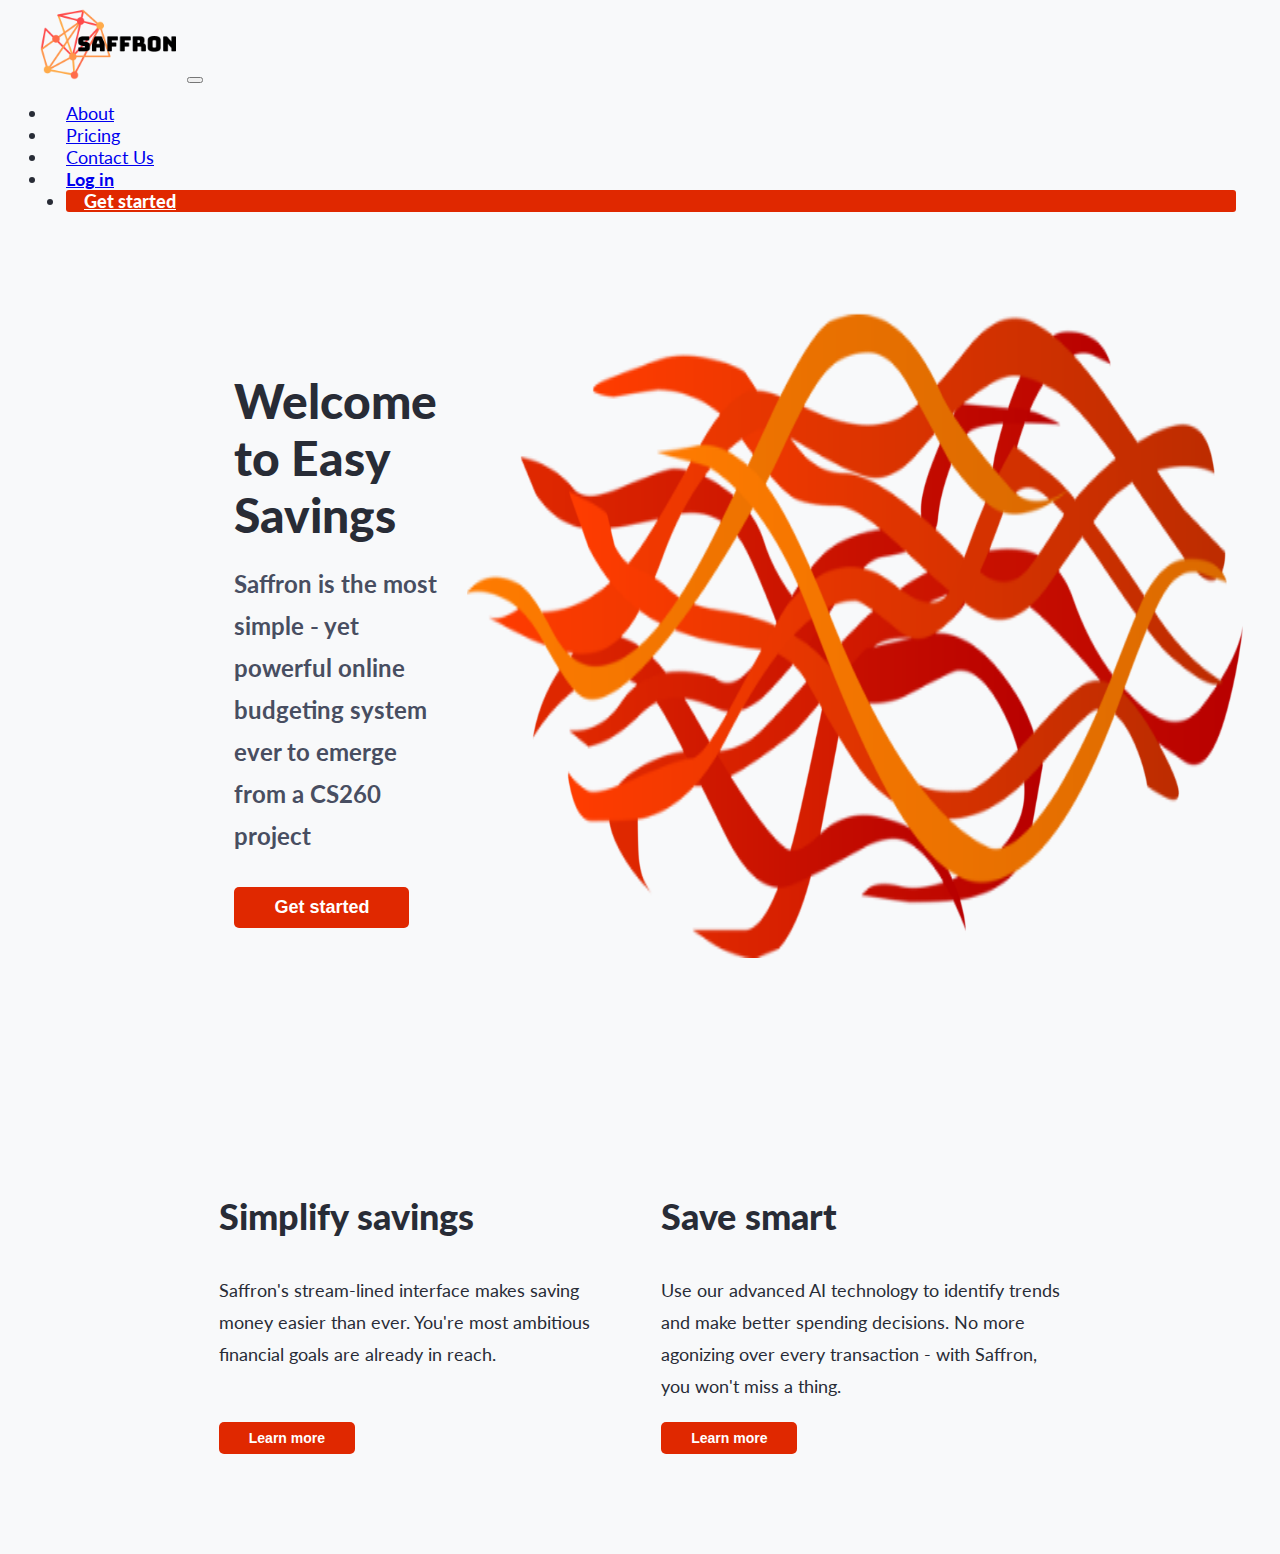
==== index.html @ 7dec975a "Initial commit" ====
<!DOCTYPE html>
<html>
	<head>
		<meta name='viewport' content='width=device-width, initial-scale=1.0, maximum-scale=1.0' />
		<link rel="stylesheet" href="https://stackpath.bootstrapcdn.com/bootstrap/4.1.3/css/bootstrap.min.css" integrity="sha384-MCw98/SFnGE8fJT3GXwEOngsV7Zt27NXFoaoApmYm81iuXoPkFOJwJ8ERdknLPMO" crossorigin="anonymous">
		<link href="https://fonts.googleapis.com/css?family=Lato:400,700,900&display=swap" rel="stylesheet">
  	<link rel="stylesheet" href="/css/styles.css" />
		<title>Saffron</title>
	</head>
	<body>
		<nav class="navbar navbar-expand-lg navbar-light bg-light">
			<a class="navbar-brand" href="#"><img src="images/logo.png" /></a>
			<button class="navbar-toggler" type="button" data-toggle="collapse" data-target="#navbarNav" aria-controls="navbarNav" aria-expanded="false" aria-label="Toggle navigation">
				<span class="navbar-toggler-icon"></span>
			</button>
			<div class="collapse navbar-collapse justify-content-end" id="navbarNav">
				<ul class="navbar-nav">
					<li class="nav-item">
						<a class="nav-link" href="#">About</a>
					</li>
					<li class="nav-item">
						<a class="nav-link" href="#">Pricing</a>
					</li>
					<li class="nav-item">
						<a class="nav-link" href="#">Contact Us</a>
					</li>
					<li class="nav-item">
						<a class="nav-link" href="#"><strong>Log in</strong></a>
					</li>
					<li class="nav-item signup">
						<a class="nav-link" href="#">Get started</a>
					</li>
				</ul>
			</div>
		</nav>
		<div class="main">
			<div class="header">
				<h1>Welcome to Easy Savings</h1>
				<h2>Saffron is the most simple - yet powerful online budgeting system ever to emerge from a CS260 project</h2>
				<button>Get started</button>
			</div>
			<img src="images/saffron-small.png" />
		</div>
		<div class="details">
			<div class="detail">
				<h3>Simplify savings</h3>
				<p>Saffron's stream-lined interface makes saving money easier than ever. You're most ambitious financial goals are already in reach.</p>
				<button>Learn more</button>
			</div>
			<div class="detail">
				<h3>Save smart</h3>
				<p>Use our advanced AI technology to identify trends and make better spending decisions. No more agonizing over every transaction - with Saffron, you won't miss a thing.</p>
				<button>Learn more</button>
			</div>
		</div>
		<script src="https://code.jquery.com/jquery-3.3.1.slim.min.js" integrity="sha384-q8i/X+965DzO0rT7abK41JStQIAqVgRVzpbzo5smXKp4YfRvH+8abtTE1Pi6jizo" crossorigin="anonymous"></script>
		<script src="https://cdnjs.cloudflare.com/ajax/libs/popper.js/1.14.3/umd/popper.min.js" integrity="sha384-ZMP7rVo3mIykV+2+9J3UJ46jBk0WLaUAdn689aCwoqbBJiSnjAK/l8WvCWPIPm49" crossorigin="anonymous"></script>
		<script src="https://stackpath.bootstrapcdn.com/bootstrap/4.1.3/js/bootstrap.min.js" integrity="sha384-ChfqqxuZUCnJSK3+MXmPNIyE6ZbWh2IMqE241rYiqJxyMiZ6OW/JmZQ5stwEULTy" crossorigin="anonymous"></script>
	</body>
</html>
---- css/styles.css ----
* {
	box-sizing: border-box;
}

body {
	font-family: 'Lato', sans-serif;
	font-weight: 400;
	background-color: #f8f9fa;
	color: #282C36;
}

nav {
	font-size: 18px;
}

.navbar-brand {
	padding-left: 30px;
}

.nav-item {
	padding: 0px 18px;
}

.signup {
	background-color: #e02800;
	border-radius: 3px;
	font-weight: 900;
	margin-right: 36px;
	margin-left: 18px;
}

.signup a {
	color: white !important;
	width: 100%;
}

.main {
	display: flex;
	justify-content: space-between;
	align-content: center;
	width: 80%;
	margin: 100px auto;
}

.header {
	margin: 30px 30px 30px 100px;
	width: 530px;
}

.header h1 {
	font-size: 48px;
	font-weight: 900;
	margin: 30px 0px 20px 0px;
}

.header h2 {
	font-size: 24px;
	line-height: 42px;
	margin-bottom: 30px;
	color: #484e61;
}

.header button {
	background-color: #e02800;
	color: white;
	font-weight: 900;
	font-size: 18px;
	border: 0px;
	border-radius: 5px;
	padding: 10px 40px;
}

.details {
	display: flex;
	justify-content: space-around;
	width: 70%;
	margin: 0 auto;
	padding-top: 100px;
	margin-bottom: 100px;
}

.detail {
	width: 400px;
}

.detail h3 {
	font-size: 36px;
	font-weight: 900;
}

.detail p {
	font-size: 18px;
	line-height: 32px;
	height: 130px;
}

.detail button {
	background-color: #e02800;
	color: white;
	font-weight: 900;
	font-size: 14px;
	border: 0px;
	border-radius: 5px;
	padding: 8px 30px;
}
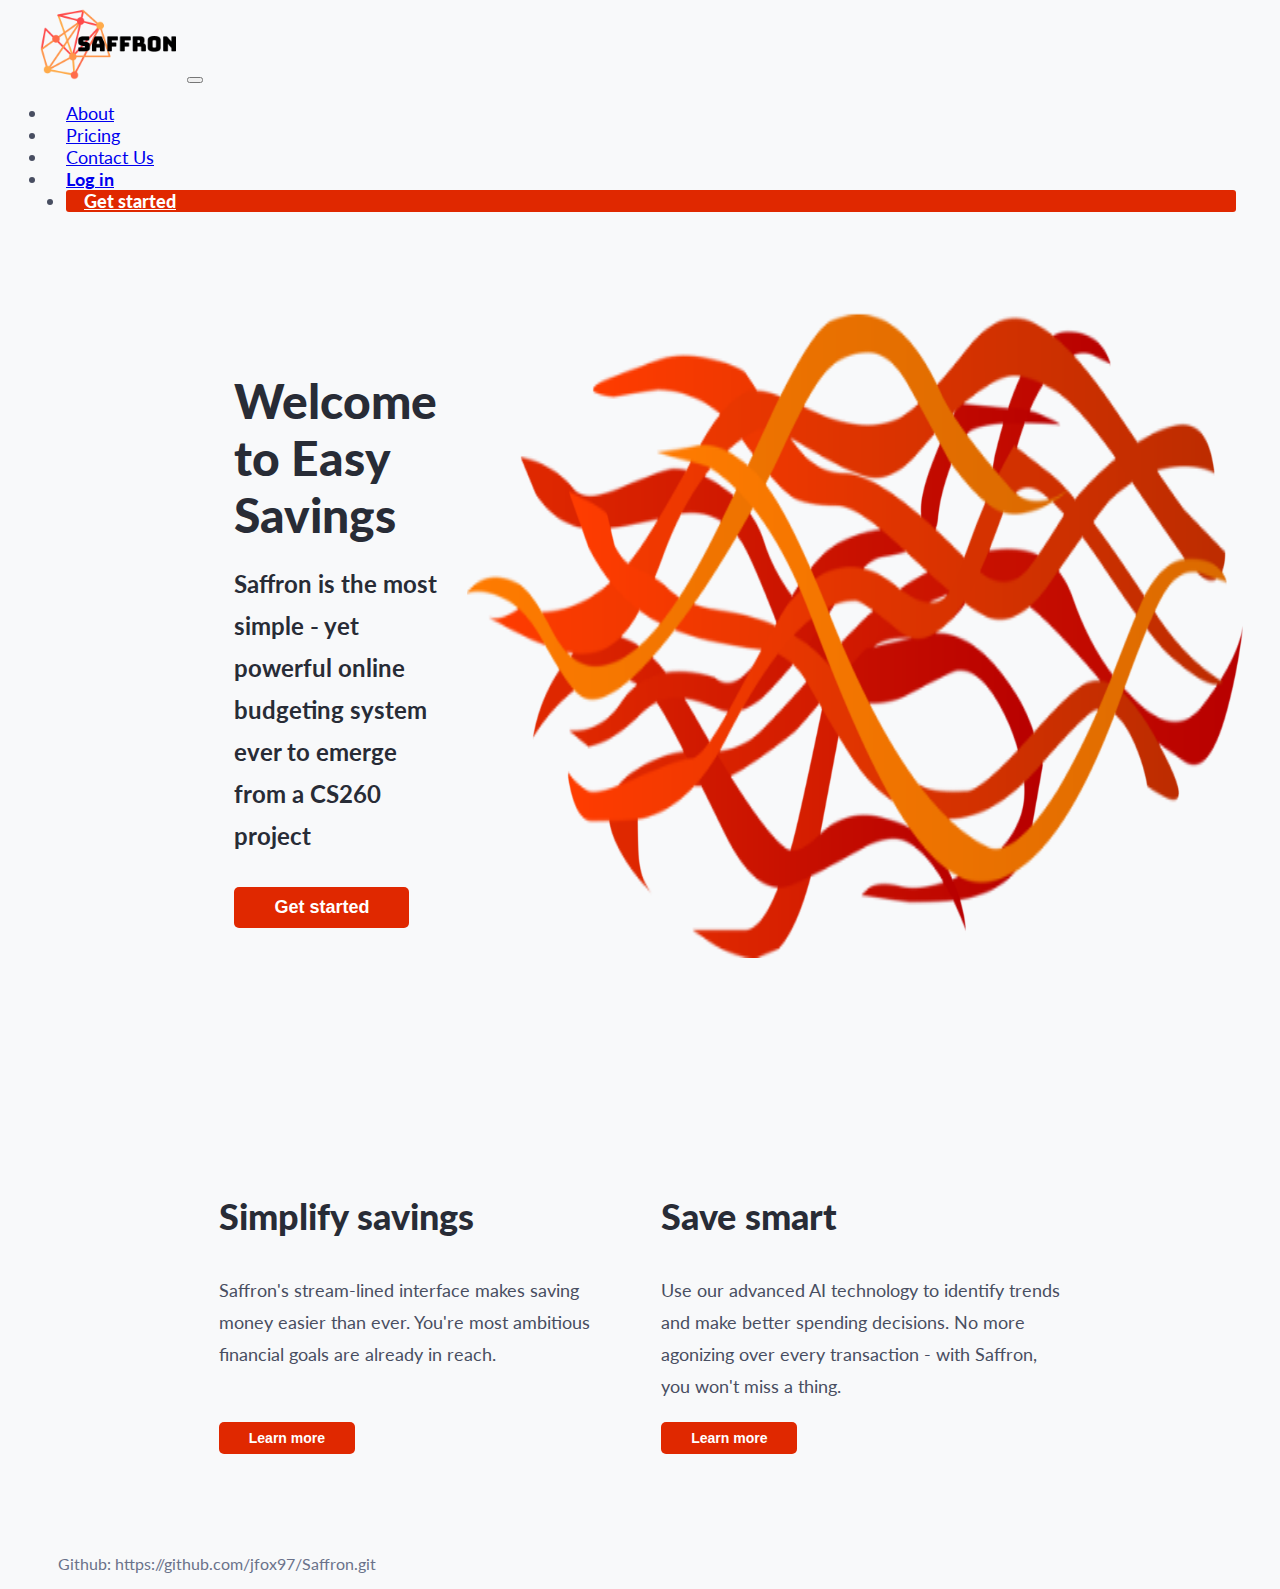
==== commit a9fada97: "Add footer and organize CSS" ====
--- a/index.html
+++ b/index.html
@@ -5,24 +5,25 @@
 		<link rel="stylesheet" href="https://stackpath.bootstrapcdn.com/bootstrap/4.1.3/css/bootstrap.min.css" integrity="sha384-MCw98/SFnGE8fJT3GXwEOngsV7Zt27NXFoaoApmYm81iuXoPkFOJwJ8ERdknLPMO" crossorigin="anonymous">
 		<link href="https://fonts.googleapis.com/css?family=Lato:400,700,900&display=swap" rel="stylesheet">
   	<link rel="stylesheet" href="/css/styles.css" />
+		<link rel="stylesheet" href="/css/home.css" />
 		<title>Saffron</title>
 	</head>
 	<body>
 		<nav class="navbar navbar-expand-lg navbar-light bg-light">
-			<a class="navbar-brand" href="#"><img src="images/logo.png" /></a>
+			<a class="navbar-brand" href="#"><img src="/images/logo.png" /></a>
 			<button class="navbar-toggler" type="button" data-toggle="collapse" data-target="#navbarNav" aria-controls="navbarNav" aria-expanded="false" aria-label="Toggle navigation">
 				<span class="navbar-toggler-icon"></span>
 			</button>
 			<div class="collapse navbar-collapse justify-content-end" id="navbarNav">
 				<ul class="navbar-nav">
 					<li class="nav-item">
-						<a class="nav-link" href="#">About</a>
+						<a class="nav-link" href="/pages/about.html">About</a>
 					</li>
 					<li class="nav-item">
-						<a class="nav-link" href="#">Pricing</a>
+						<a class="nav-link" href="/pages/pricing.html">Pricing</a>
 					</li>
 					<li class="nav-item">
-						<a class="nav-link" href="#">Contact Us</a>
+						<a class="nav-link" href="/pages/contact.html">Contact Us</a>
 					</li>
 					<li class="nav-item">
 						<a class="nav-link" href="#"><strong>Log in</strong></a>
@@ -39,7 +40,7 @@
 				<h2>Saffron is the most simple - yet powerful online budgeting system ever to emerge from a CS260 project</h2>
 				<button>Get started</button>
 			</div>
-			<img src="images/saffron-small.png" />
+			<img src="/images/saffron-small.png" />
 		</div>
 		<div class="details">
 			<div class="detail">
@@ -53,6 +54,12 @@
 				<button>Learn more</button>
 			</div>
 		</div>
+		<p class="footer">
+			Github: 
+			<a href="https://github.com/jfox97/Saffron.git" target="_blank">
+				https://github.com/jfox97/Saffron.git
+			</a>
+		</p>
 		<script src="https://code.jquery.com/jquery-3.3.1.slim.min.js" integrity="sha384-q8i/X+965DzO0rT7abK41JStQIAqVgRVzpbzo5smXKp4YfRvH+8abtTE1Pi6jizo" crossorigin="anonymous"></script>
 		<script src="https://cdnjs.cloudflare.com/ajax/libs/popper.js/1.14.3/umd/popper.min.js" integrity="sha384-ZMP7rVo3mIykV+2+9J3UJ46jBk0WLaUAdn689aCwoqbBJiSnjAK/l8WvCWPIPm49" crossorigin="anonymous"></script>
 		<script src="https://stackpath.bootstrapcdn.com/bootstrap/4.1.3/js/bootstrap.min.js" integrity="sha384-ChfqqxuZUCnJSK3+MXmPNIyE6ZbWh2IMqE241rYiqJxyMiZ6OW/JmZQ5stwEULTy" crossorigin="anonymous"></script>
--- a/css/styles.css
+++ b/css/styles.css
@@ -6,6 +6,10 @@
 	font-family: 'Lato', sans-serif;
 	font-weight: 400;
 	background-color: #f8f9fa;
+	color: #484e61;
+}
+
+h1, h2, h3 {
 	color: #282C36;
 }
 
@@ -34,72 +38,17 @@
 	width: 100%;
 }
 
-.main {
-	display: flex;
-	justify-content: space-between;
-	align-content: center;
-	width: 80%;
-	margin: 100px auto;
+.footer {
+	margin: 16px 0px;
+	padding-left: 50px;
+	color: #6a728a;
 }
 
-.header {
-	margin: 30px 30px 30px 100px;
-	width: 530px;
+.footer a {
+	text-decoration: none;
+	color: #6a728a;
 }
 
-.header h1 {
-	font-size: 48px;
-	font-weight: 900;
-	margin: 30px 0px 20px 0px;
-}
-
-.header h2 {
-	font-size: 24px;
-	line-height: 42px;
-	margin-bottom: 30px;
-	color: #484e61;
-}
-
-.header button {
-	background-color: #e02800;
-	color: white;
-	font-weight: 900;
-	font-size: 18px;
-	border: 0px;
-	border-radius: 5px;
-	padding: 10px 40px;
-}
-
-.details {
-	display: flex;
-	justify-content: space-around;
-	width: 70%;
-	margin: 0 auto;
-	padding-top: 100px;
-	margin-bottom: 100px;
-}
-
-.detail {
-	width: 400px;
-}
-
-.detail h3 {
-	font-size: 36px;
-	font-weight: 900;
-}
-
-.detail p {
-	font-size: 18px;
-	line-height: 32px;
-	height: 130px;
-}
-
-.detail button {
-	background-color: #e02800;
-	color: white;
-	font-weight: 900;
-	font-size: 14px;
-	border: 0px;
-	border-radius: 5px;
-	padding: 8px 30px;
+.footer a:hover {
+	color: #282C36;
 }--- a/css/home.css
+++ b/css/home.css
@@ -0,0 +1,68 @@
+.main {
+	display: flex;
+	justify-content: space-between;
+	align-content: center;
+	width: 80%;
+	margin: 100px auto;
+}
+
+.header {
+	margin: 30px 30px 30px 100px;
+	width: 530px;
+}
+
+.header h1 {
+	font-size: 48px;
+	font-weight: 900;
+	margin: 30px 0px 20px 0px;
+}
+
+.header h2 {
+	font-size: 24px;
+	line-height: 42px;
+	margin-bottom: 30px;
+}
+
+.header button {
+	background-color: #e02800;
+	color: white;
+	font-weight: 900;
+	font-size: 18px;
+	border: 0px;
+	border-radius: 5px;
+	padding: 10px 40px;
+}
+
+.details {
+	display: flex;
+	justify-content: space-around;
+	width: 70%;
+	margin: 0 auto;
+	padding-top: 100px;
+	margin-bottom: 100px;
+}
+
+.detail {
+	width: 400px;
+}
+
+.detail h3 {
+	font-size: 36px;
+	font-weight: 900;
+}
+
+.detail p {
+	font-size: 18px;
+	line-height: 32px;
+	height: 130px;
+}
+
+.detail button {
+	background-color: #e02800;
+	color: white;
+	font-weight: 900;
+	font-size: 14px;
+	border: 0px;
+	border-radius: 5px;
+	padding: 8px 30px;
+}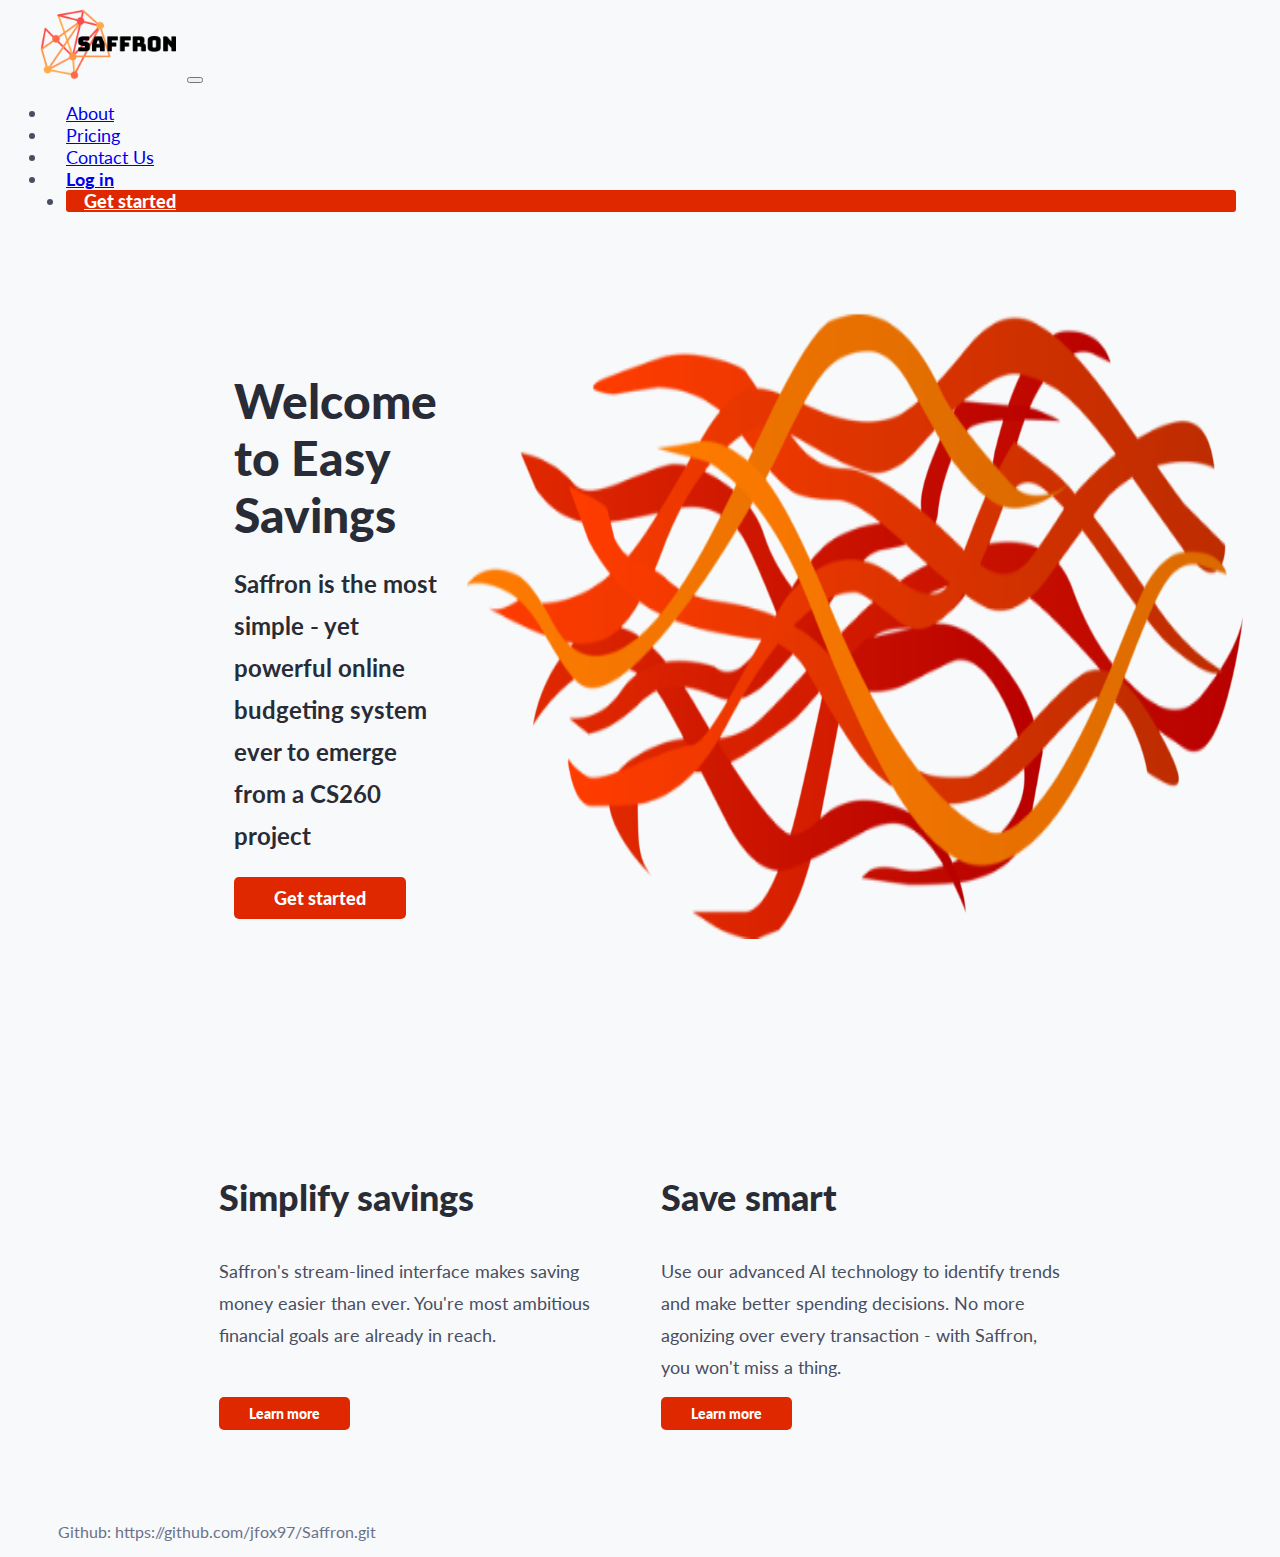
==== commit 52870670: "Make "learn more" buttons on home page function" ====
--- a/index.html
+++ b/index.html
@@ -38,7 +38,7 @@
 			<div class="header">
 				<h1>Welcome to Easy Savings</h1>
 				<h2>Saffron is the most simple - yet powerful online budgeting system ever to emerge from a CS260 project</h2>
-				<button>Get started</button>
+				<a href="#" class="button">Get started</a>
 			</div>
 			<img src="/images/saffron-small.png" />
 		</div>
@@ -46,12 +46,12 @@
 			<div class="detail">
 				<h3>Simplify savings</h3>
 				<p>Saffron's stream-lined interface makes saving money easier than ever. You're most ambitious financial goals are already in reach.</p>
-				<button>Learn more</button>
+				<a href="pages/about.html" class="button">Learn more</a>
 			</div>
 			<div class="detail">
 				<h3>Save smart</h3>
 				<p>Use our advanced AI technology to identify trends and make better spending decisions. No more agonizing over every transaction - with Saffron, you won't miss a thing.</p>
-				<button>Learn more</button>
+				<a href="pages/about.html" class="button">Learn more</a>
 			</div>
 		</div>
 		<p class="footer">
--- a/css/styles.css
+++ b/css/styles.css
@@ -38,6 +38,23 @@
 	width: 100%;
 }
 
+.button {
+	background-color: #e02800;
+	text-decoration: none !important;
+	color: white;
+	font-weight: 900;
+	font-size: 14px;
+	border: 0px;
+	border-radius: 5px;
+	padding: 8px 30px;
+}
+
+.button:hover {
+	cursor: pointer;
+	background-color: #d10b04;
+	color: white;
+}
+
 .footer {
 	margin: 16px 0px;
 	padding-left: 50px;
--- a/css/home.css
+++ b/css/home.css
@@ -23,13 +23,8 @@
 	margin-bottom: 30px;
 }
 
-.header button {
-	background-color: #e02800;
-	color: white;
-	font-weight: 900;
+.header a {
 	font-size: 18px;
-	border: 0px;
-	border-radius: 5px;
 	padding: 10px 40px;
 }
 
@@ -55,14 +50,4 @@
 	font-size: 18px;
 	line-height: 32px;
 	height: 130px;
-}
-
-.detail button {
-	background-color: #e02800;
-	color: white;
-	font-weight: 900;
-	font-size: 14px;
-	border: 0px;
-	border-radius: 5px;
-	padding: 8px 30px;
 }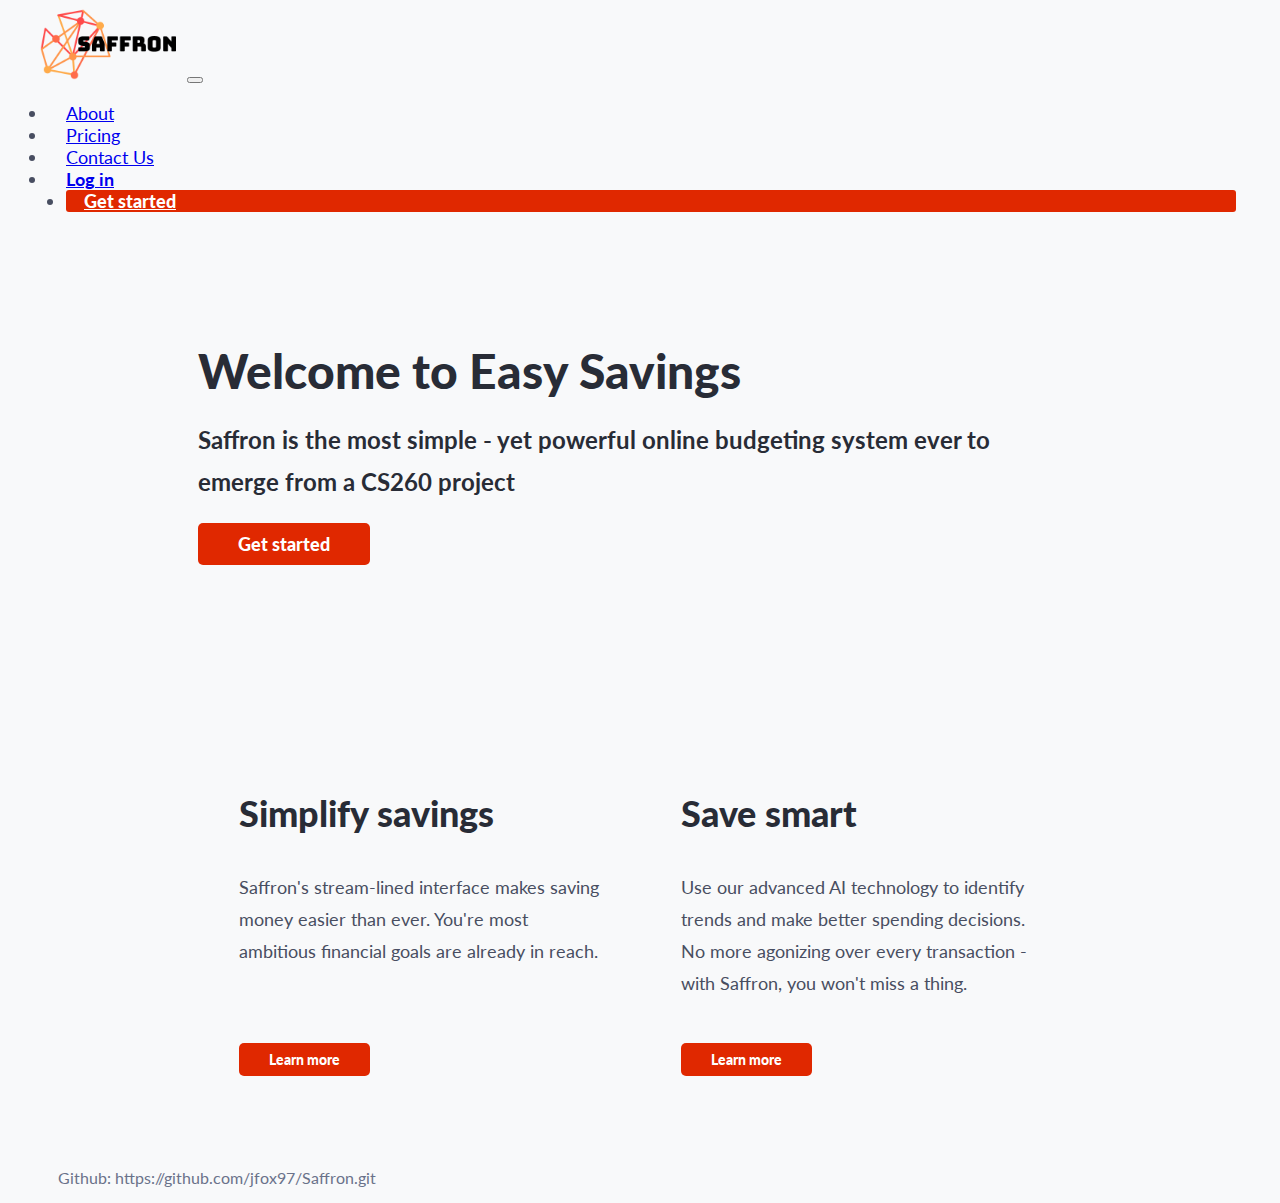
==== commit f548b8d7: "Adapt home page to tablet view" ====
--- a/index.html
+++ b/index.html
@@ -29,7 +29,7 @@
 						<a class="nav-link" href="#"><strong>Log in</strong></a>
 					</li>
 					<li class="nav-item signup">
-						<a class="nav-link" href="#">Get started</a>
+						<a class="nav-link" href="#"><strong>Get started</strong></a>
 					</li>
 				</ul>
 			</div>
--- a/css/styles.css
+++ b/css/styles.css
@@ -23,19 +23,6 @@
 
 .nav-item {
 	padding: 0px 18px;
-}
-
-.signup {
-	background-color: #e02800;
-	border-radius: 3px;
-	font-weight: 900;
-	margin-right: 36px;
-	margin-left: 18px;
-}
-
-.signup a {
-	color: white !important;
-	width: 100%;
 }
 
 .button {
@@ -68,4 +55,39 @@
 
 .footer a:hover {
 	color: #282C36;
+}
+
+@media only screen and (max-width: 991px) {
+}
+
+@media only screen and (min-width: 992px) and (max-width: 1439px) {
+	
+	.signup {
+		background-color: #e02800;
+		border-radius: 3px;
+		font-weight: 900;
+		margin-right: 36px;
+		margin-left: 18px;
+	}
+
+	.signup a {
+		color: white !important;
+		width: 100%;
+	}
+}
+
+@media only screen and (min-width: 1440px) {
+	
+	.signup {
+		background-color: #e02800;
+		border-radius: 3px;
+		font-weight: 900;
+		margin-right: 36px;
+		margin-left: 18px;
+	}
+
+	.signup a {
+		color: white !important;
+		width: 100%;
+	}
 }--- a/css/home.css
+++ b/css/home.css
@@ -2,13 +2,6 @@
 	display: flex;
 	justify-content: space-between;
 	align-content: center;
-	width: 80%;
-	margin: 100px auto;
-}
-
-.header {
-	margin: 30px 30px 30px 100px;
-	width: 530px;
 }
 
 .header h1 {
@@ -28,19 +21,6 @@
 	padding: 10px 40px;
 }
 
-.details {
-	display: flex;
-	justify-content: space-around;
-	width: 70%;
-	margin: 0 auto;
-	padding-top: 100px;
-	margin-bottom: 100px;
-}
-
-.detail {
-	width: 400px;
-}
-
 .detail h3 {
 	font-size: 36px;
 	font-weight: 900;
@@ -49,5 +29,90 @@
 .detail p {
 	font-size: 18px;
 	line-height: 32px;
-	height: 130px;
+}
+
+@media only screen and (max-width: 991px) {
+	
+	.main {
+		margin: 30px;
+	}
+	
+	.main img {
+		display: none;
+	}
+	
+	.details {
+		margin: 80px 50px 50px 50px;
+	}
+	
+	.detail {
+		margin: 50px 0px;
+	}
+}
+
+@media only screen and (min-width: 992px) and (max-width: 1439px) {
+	
+	.main {
+		width: 70%;
+		margin: 100px auto;
+		padding-right: 60px;
+	}
+	
+	.main img {
+		display: none;
+	}
+	
+	.details {
+		display: flex;
+		justify-content: space-around;
+		width: 70%;
+		margin: 0 auto;
+		padding-top: 100px;
+		margin-bottom: 100px;
+	}
+	
+	.detail {
+		max-width: 400px;
+		padding: 0px 20px;
+	}
+	
+	.detail p {
+		height: 160px;
+	}
+}
+
+@media only screen and (min-width: 1440px) {
+	
+	.main {
+		margin: 100px auto;
+		width: 80%;
+	}
+	
+	.main img {
+		width: 776px;
+		height: 277px;
+		margin: auto;
+	}
+	
+	.header {
+		margin: 30px 30px 30px 100px;
+		width: 530px;
+	}
+	
+	.details {
+		display: flex;
+		justify-content: space-around;
+		width: 70%;
+		margin: 0 auto;
+		padding-top: 100px;
+		margin-bottom: 100px;
+	}
+	
+	.detail {
+		width: 400px;
+	}
+	
+	.detail p {
+		height: 130px;
+	}
 }